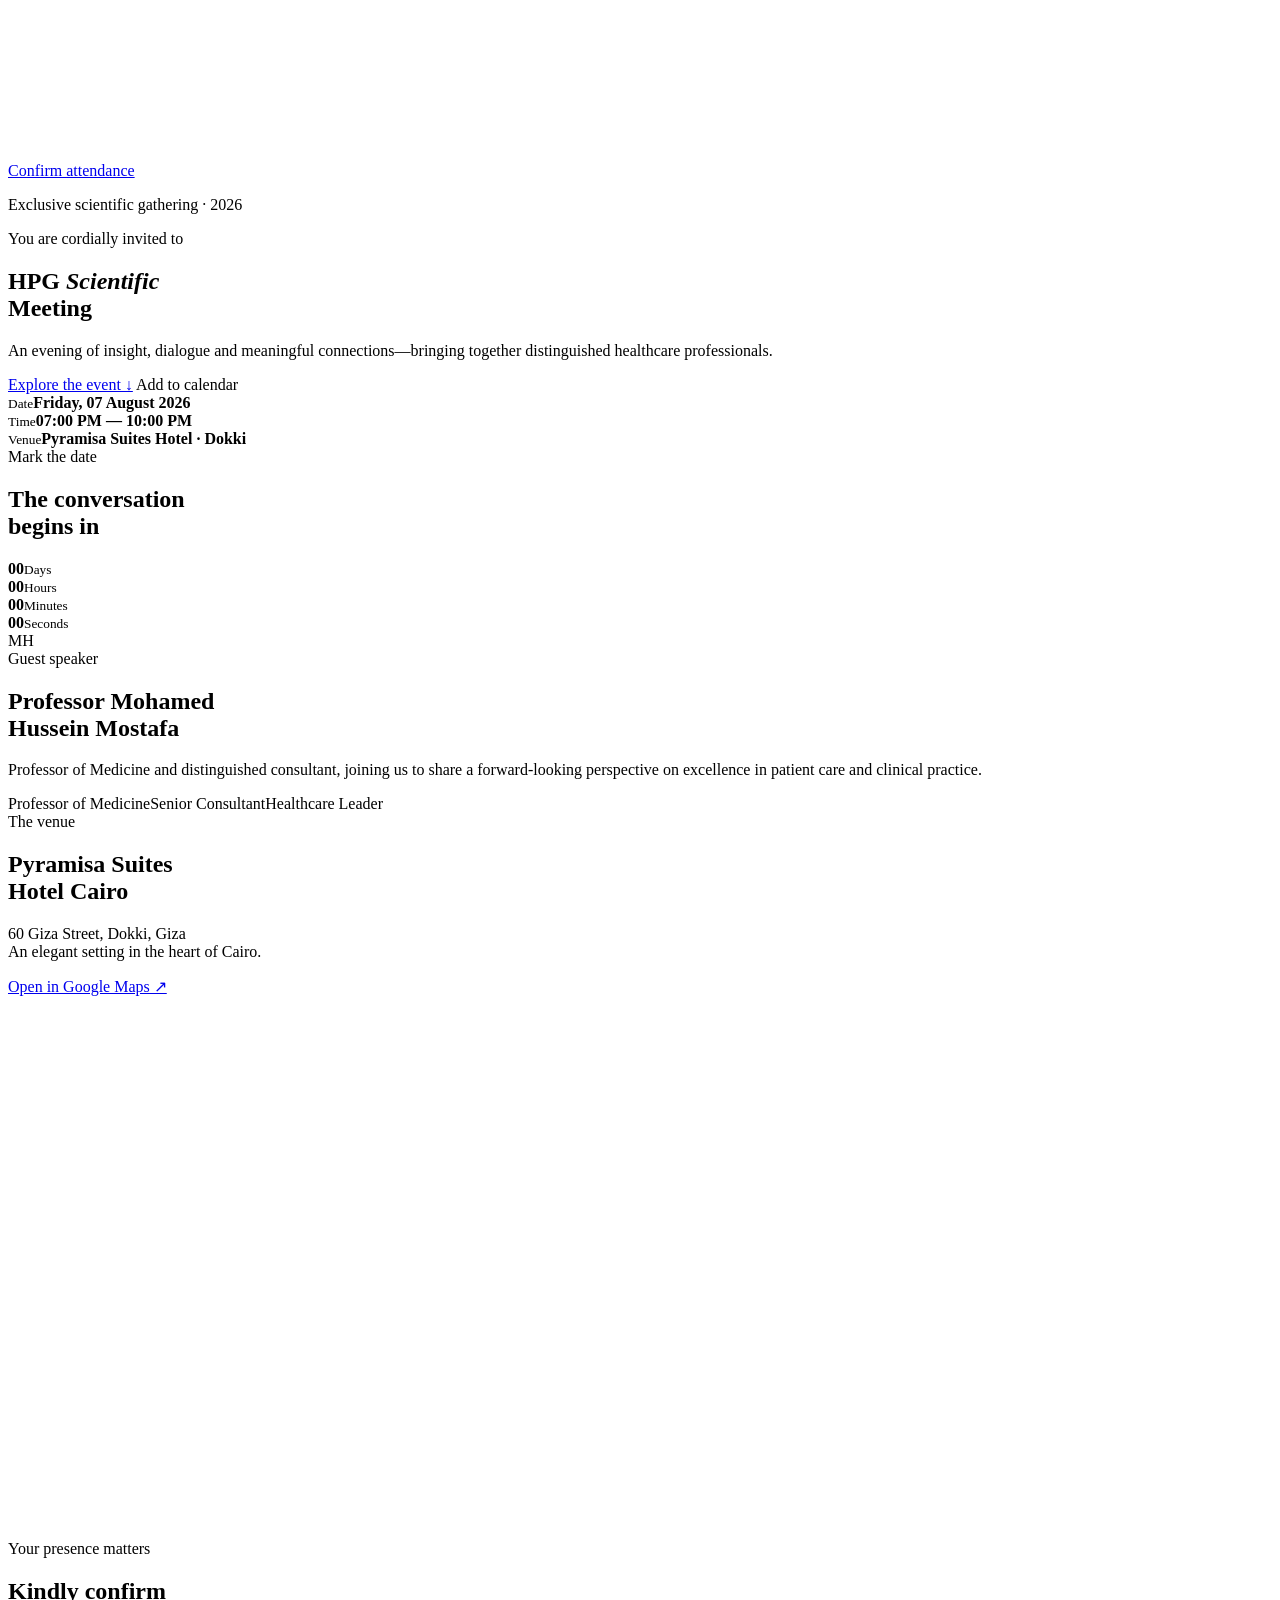
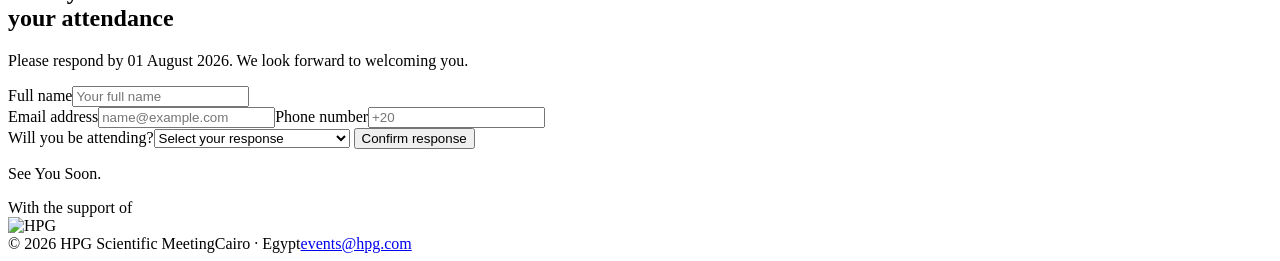
==== index.html @ b5c5532f "Add files via upload" ====
<!doctype html>
<html lang="en">
<head>
  <meta charset="UTF-8">
  <meta name="viewport" content="width=device-width,initial-scale=1">
  <meta name="description" content="HPG Scientific Meeting invitation">
  <title>HPG Scientific Meeting</title>
  <link rel="icon" href="assets/favicon.png">
  <link rel="preconnect" href="https://fonts.googleapis.com">
  <link rel="preconnect" href="https://fonts.gstatic.com" crossorigin>
  <link href="https://fonts.googleapis.com/css2?family=DM+Sans:wght@300;400;500;600&family=Playfair+Display:ital,wght@0,500;1,500&display=swap" rel="stylesheet">
  <link rel="stylesheet" href="style.css">
</head>
<body>
  <video autoplay muted loop playsinline id="bg-video" poster="assets/video-poster.jpg"><source src="assets/background.mp4" type="video/mp4"></video>
  <div class="page-wash"></div>

  <header class="navbar">
    <a class="brand" href="#top" aria-label="HPG home">
      <img src="assets/logo.png" class="logo" alt="HPG logo" onerror="this.hidden=true;this.nextElementSibling.hidden=false">
    </a>
    <a href="#rsvp" class="nav-link">Confirm attendance</a>
  </header>

  <main>
    <section class="hero" id="top">
      <div class="orb"></div>
      <p class="eyebrow reveal">Exclusive scientific gathering · 2026</p>
      <p class="invitation reveal">You are cordially invited to</p>
      <h1 class="reveal">HPG <em>Scientific</em><br>Meeting</h1>
      <p class="lead reveal">An evening of insight, dialogue and meaningful connections—bringing together distinguished healthcare professionals.</p>
      <div class="actions reveal">
        <a class="btn gold" href="#details">Explore the event ↓</a>
        <a class="btn outline" id="calendarLink" target="_blank" rel="noopener">Add to calendar</a>
      </div>
      <div class="event-strip glass reveal">
        <div><small>Date</small><strong>Friday, 07 August 2026</strong></div>
        <div><small>Time</small><strong>07:00 PM — 10:00 PM</strong></div>
        <div><small>Venue</small><strong>Pyramisa Suites Hotel · Dokki</strong></div>
      </div>
    </section>

    <section class="section countdown-wrap" id="details">
      <div><span class="kicker">Mark the date</span><h2>The conversation<br>begins in</h2></div>
      <div class="countdown" id="countdown" aria-label="Countdown to event">
        <div class="glass"><strong id="days">00</strong><small>Days</small></div>
        <div class="glass"><strong id="hours">00</strong><small>Hours</small></div>
        <div class="glass"><strong id="minutes">00</strong><small>Minutes</small></div>
        <div class="glass"><strong id="seconds">00</strong><small>Seconds</small></div>
      </div>
    </section>

    <section class="section speaker">
      <div class="portrait">
        <img src="assets/speaker.jpg" alt="Professor Mohamed Hussein Mostafa" onerror="this.hidden=true;this.nextElementSibling.hidden=false">
        <span hidden>MH</span>
      </div>
      <div>
        <span class="kicker">Guest speaker</span>
        <h2>Professor Mohamed<br>Hussein Mostafa</h2>
        <i class="gold-rule"></i>
        <p>Professor of Medicine and distinguished consultant, joining us to share a forward-looking perspective on excellence in patient care and clinical practice.</p>
        <div class="tags"><span>Professor of Medicine</span><span>Senior Consultant</span><span>Healthcare Leader</span></div>
      </div>
    </section>

    <section class="section venue">
      <div class="venue-copy glass">
        <span class="kicker">The venue</span><h2>Pyramisa Suites<br>Hotel Cairo</h2>
        <p>60 Giza Street, Dokki, Giza<br>An elegant setting in the heart of Cairo.</p>
        <a class="btn gold" target="_blank" rel="noopener" href="https://www.google.com/maps/search/?api=1&query=Pyramisa+Suites+Hotel+Dokki">Open in Google Maps ↗</a>
      </div>
      <iframe
  class="map"
  title="Pyramisa Suites Hotel Map"
  src="https://maps.google.com/maps?q=Pyramisa%20Suites%20Hotel%20Dokki&t=&z=15&ie=UTF8&iwloc=&output=embed"
  width="100%"
  height="540"
  style="border:0;"
  loading="lazy"
  referrerpolicy="no-referrer-when-downgrade"
  allowfullscreen>
</iframe>

    </section>

    <section class="section rsvp" id="rsvp">
      <div><span class="kicker">Your presence matters</span><h2>Kindly confirm<br>your attendance</h2><p>Please respond by 01 August 2026. We look forward to welcoming you.</p></div>
      <form class="glass" id="rsvpForm">
        <label>Full name<input name="name" required placeholder="Your full name"></label>
        <div class="form-row"><label>Email address<input name="email" type="email" required placeholder="name@example.com"></label><label>Phone number<input name="phone" type="tel" required placeholder="+20"></label></div>
        <label>Will you be attending?<select name="attendance" required><option value="" selected disabled>Select your response</option><option>Yes, I will attend</option><option>Unfortunately, I cannot attend</option></select></label>
        <button class="btn gold" type="submit">Confirm response</button>
        <p class="form-note" id="formMessage">See You Soon.</p>
      </form>
    </section>

    <section class="section sponsors">
      <span class="kicker">With the support of</span>
      <div><img src="assets/logo.png" alt="HPG"></div>
    </section>
  </main>

  <footer><span>© 2026 HPG Scientific Meeting</span><span>Cairo · Egypt</span><a href="mailto:events@hpg.com">events@hpg.com</a></footer>
  <script src="script.js"></script>
</body>
</html>
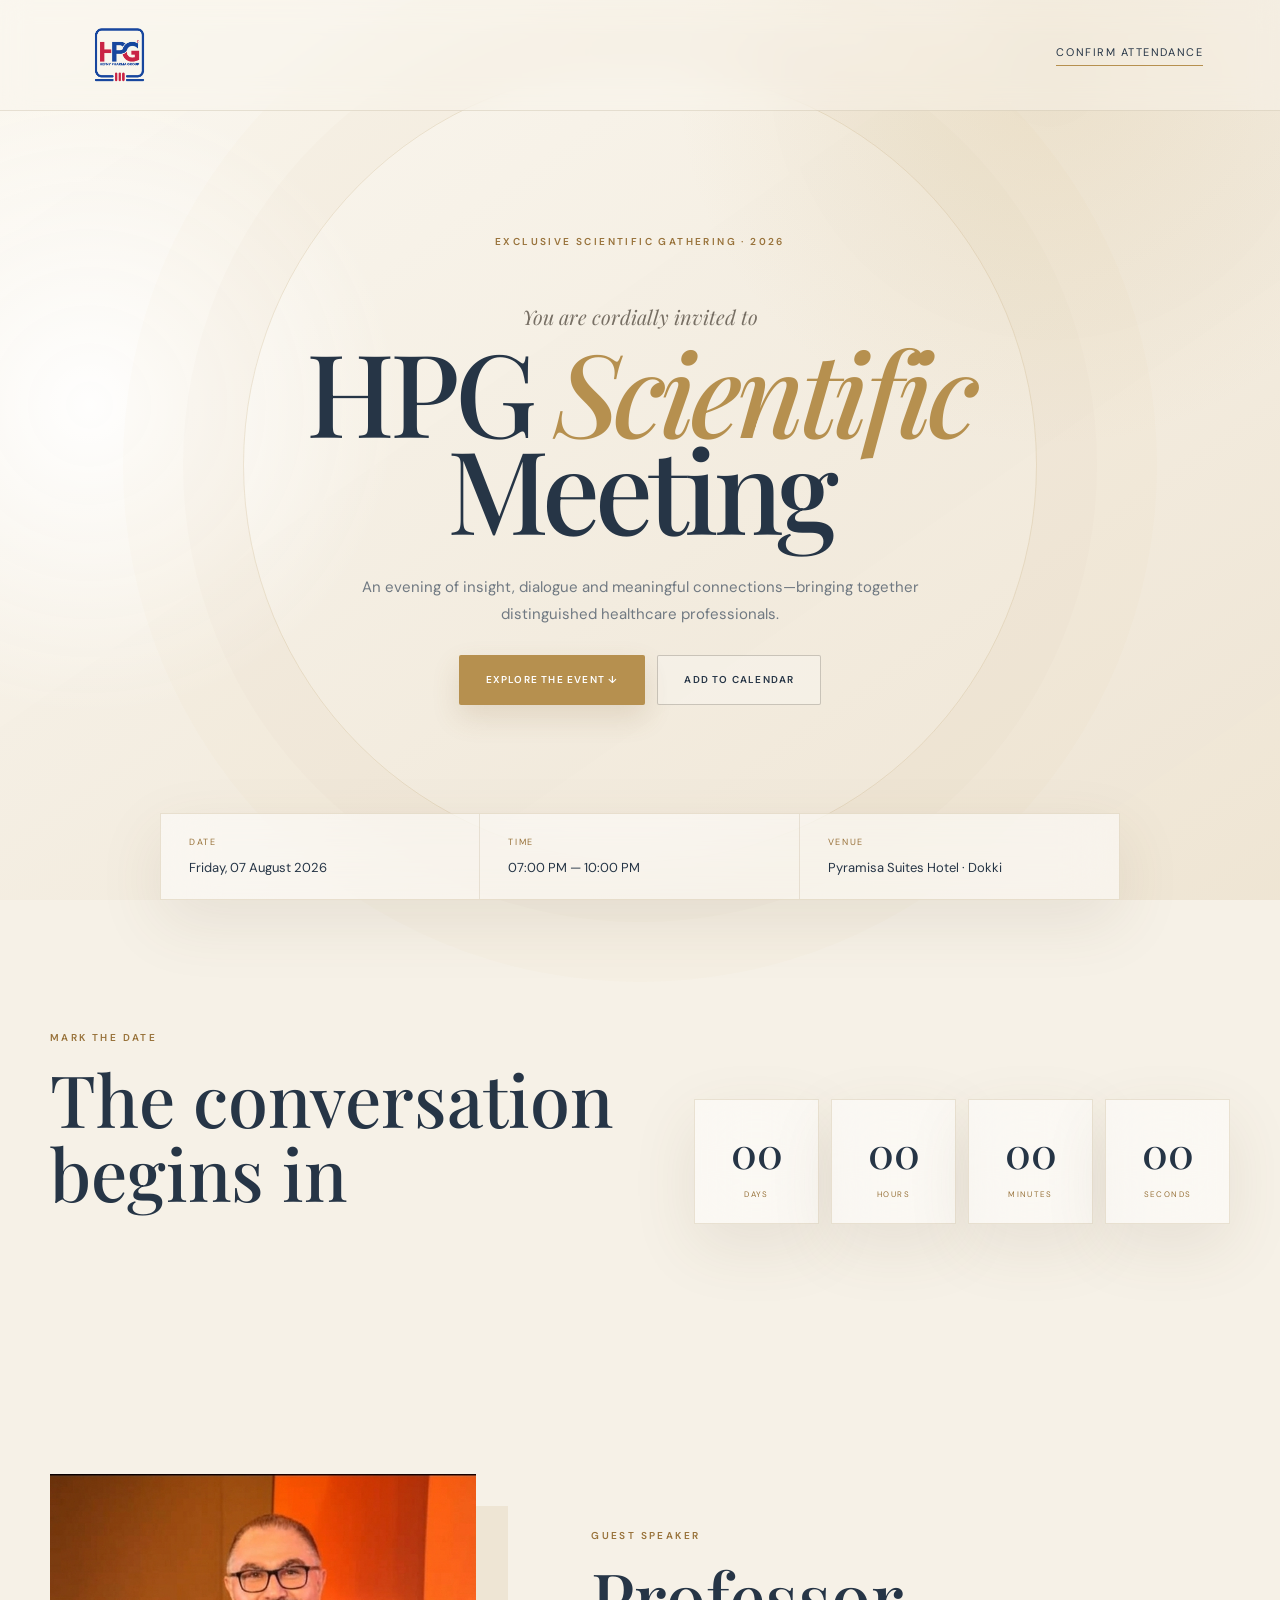
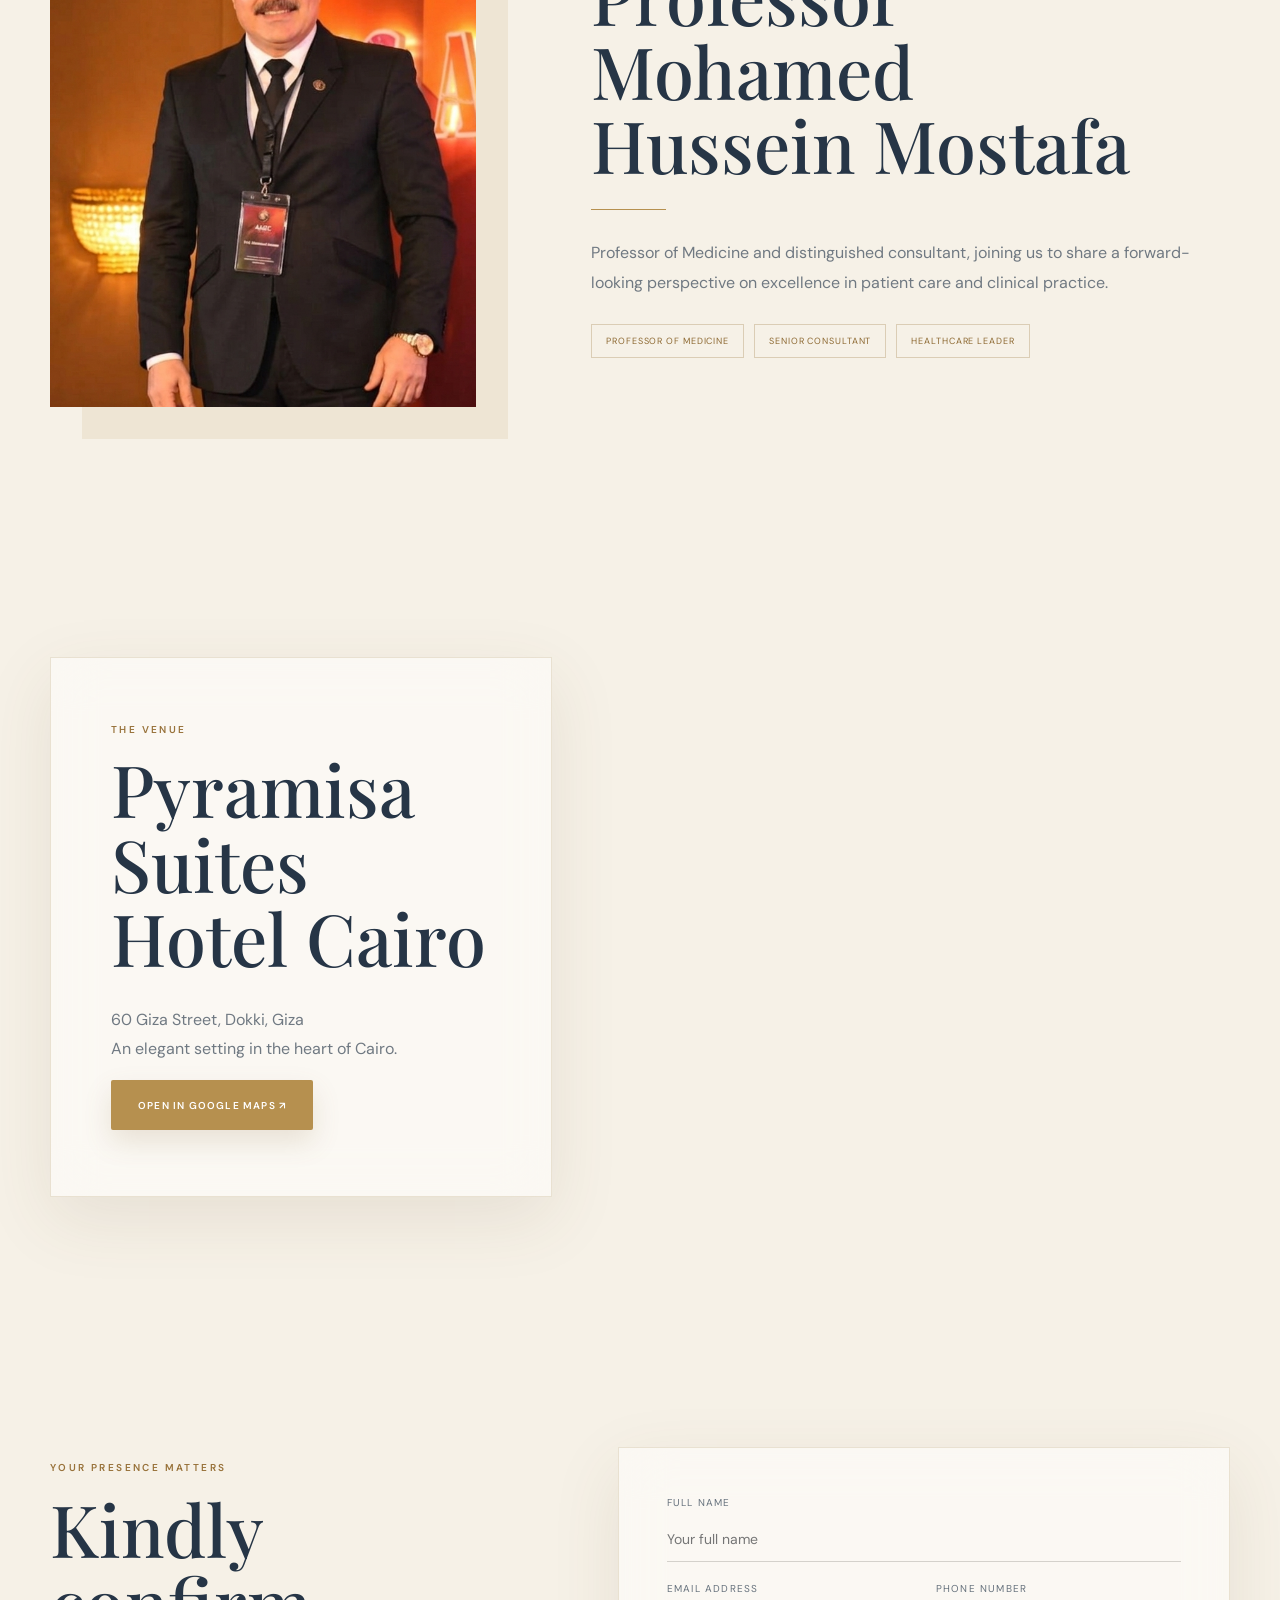
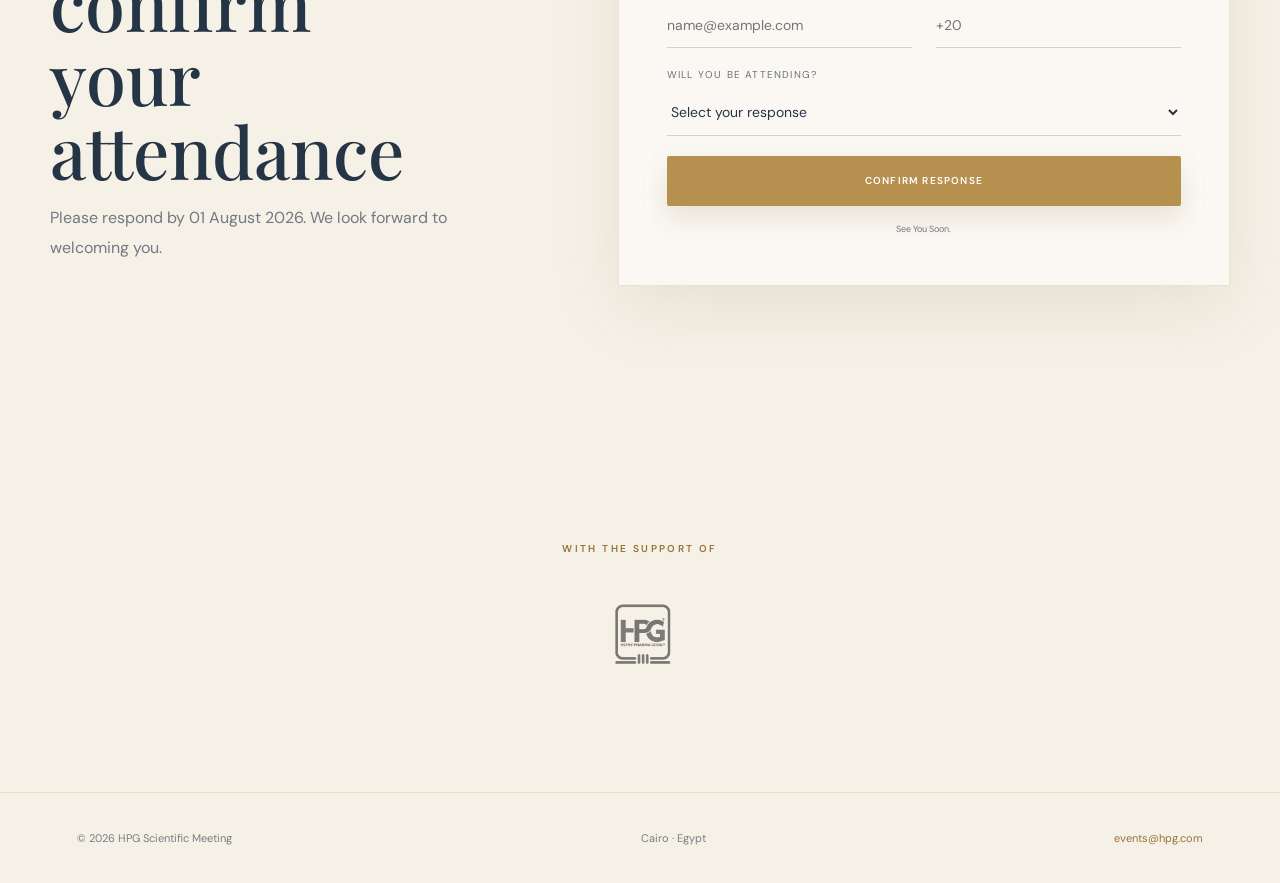
==== commit 76182331: "Update index.html" ====
--- a/index.html
+++ b/index.html
@@ -1,6 +1,7 @@
 <!doctype html>
 <html lang="en">
 <head>
+  <base href="./HPG-Scientific-Meeting/">
   <meta charset="UTF-8">
   <meta name="viewport" content="width=device-width,initial-scale=1">
   <meta name="description" content="HPG Scientific Meeting invitation">
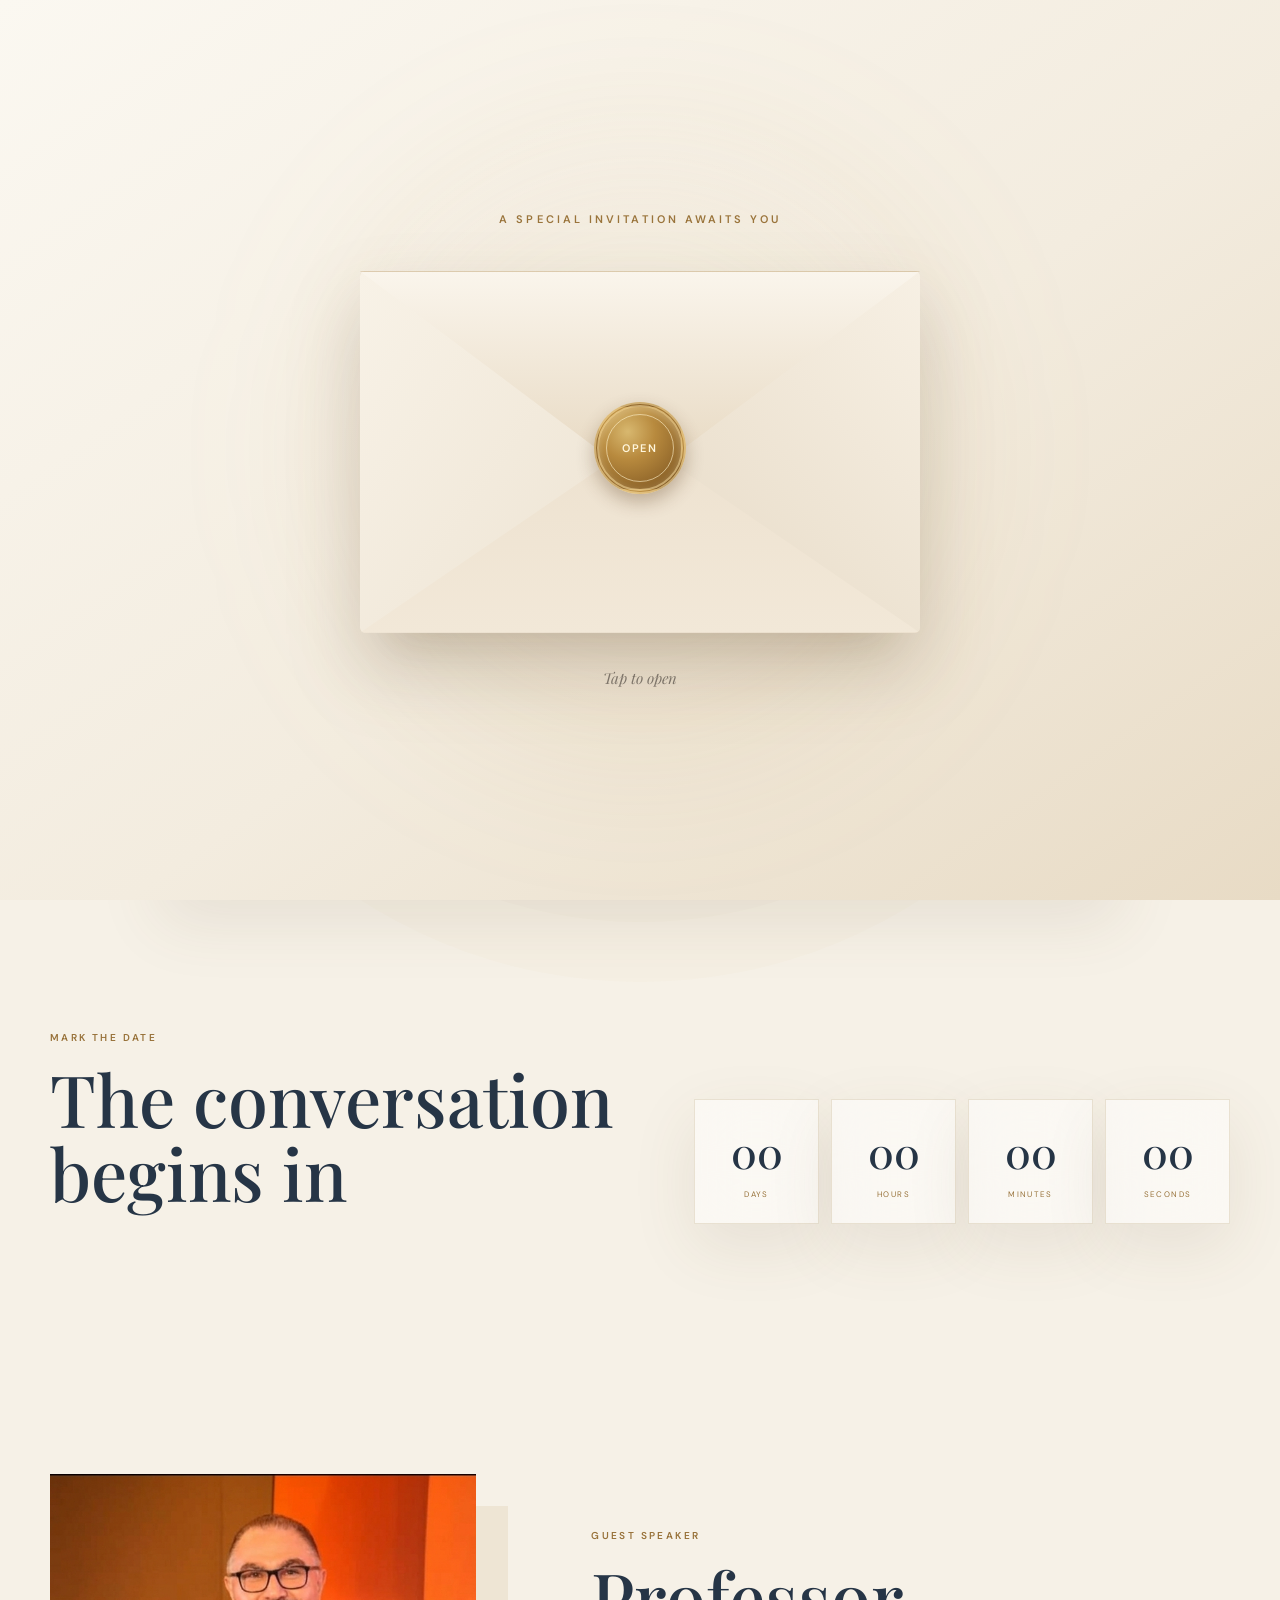
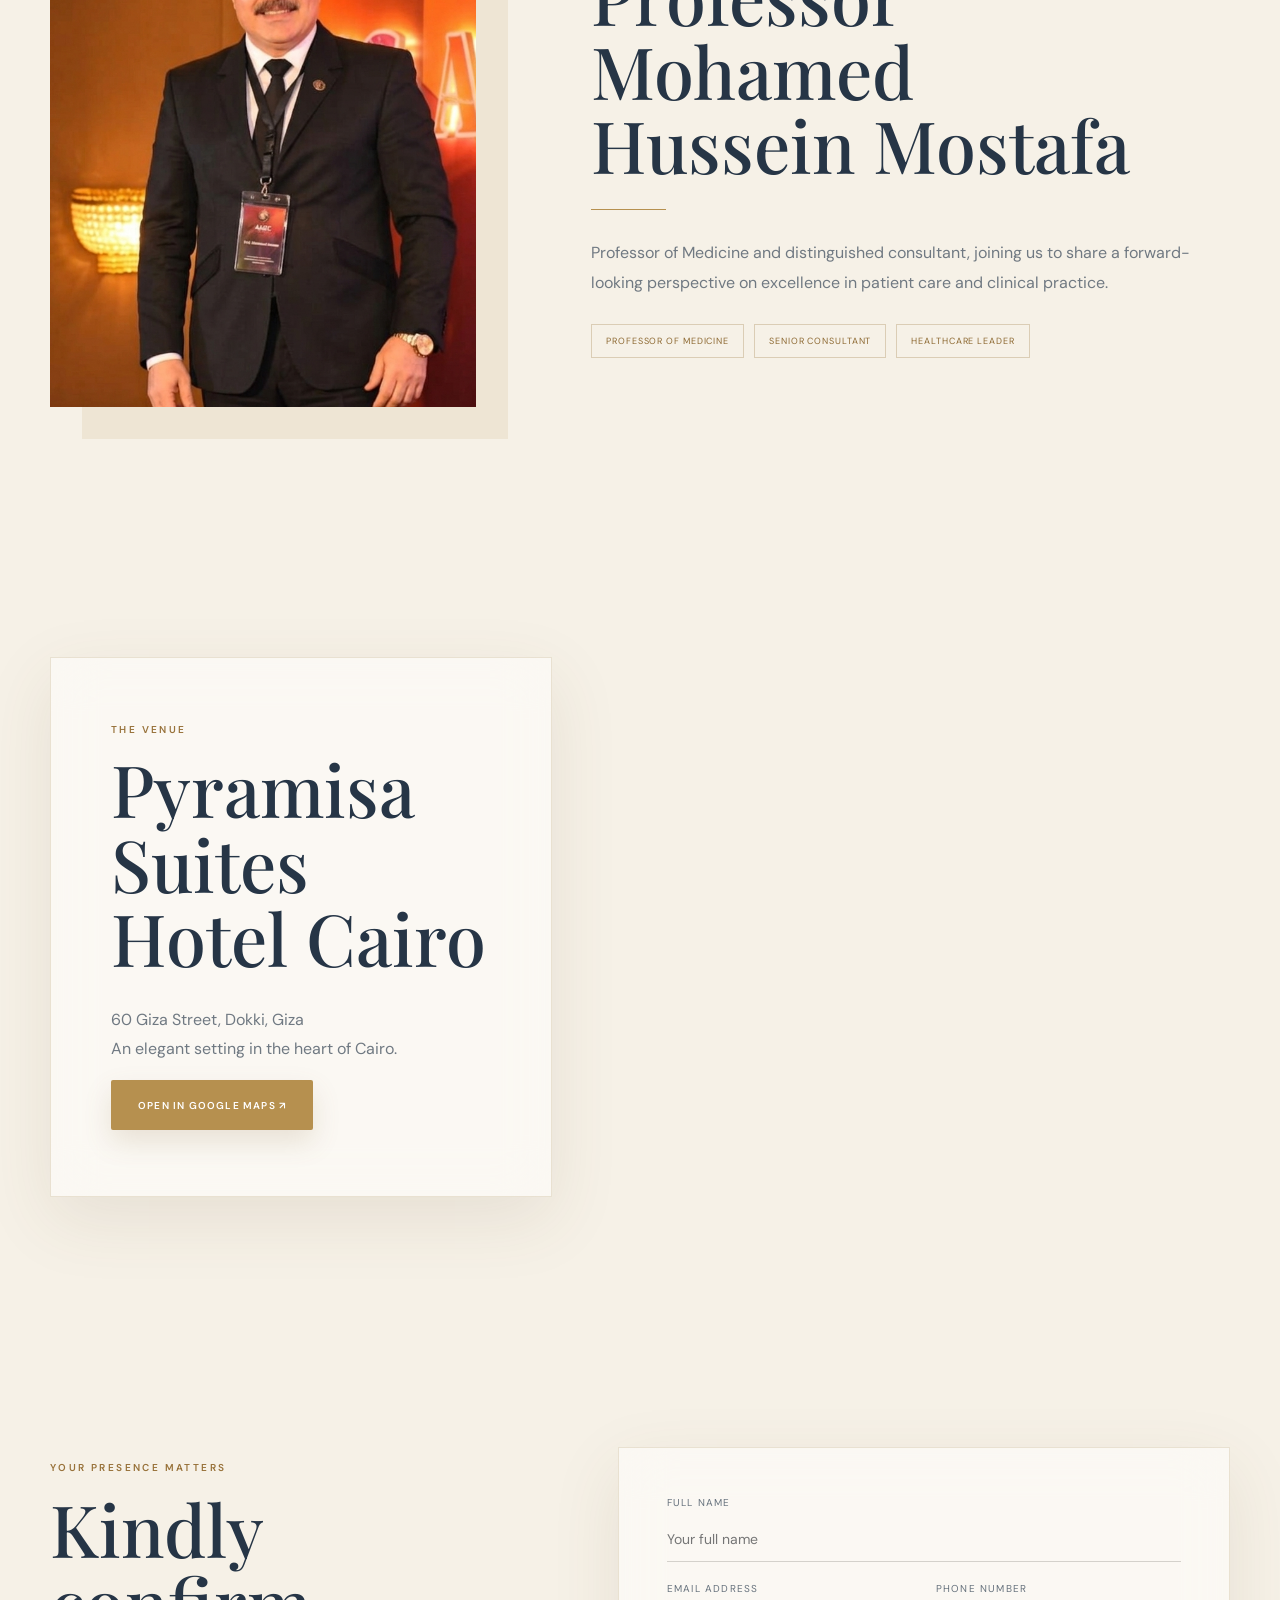
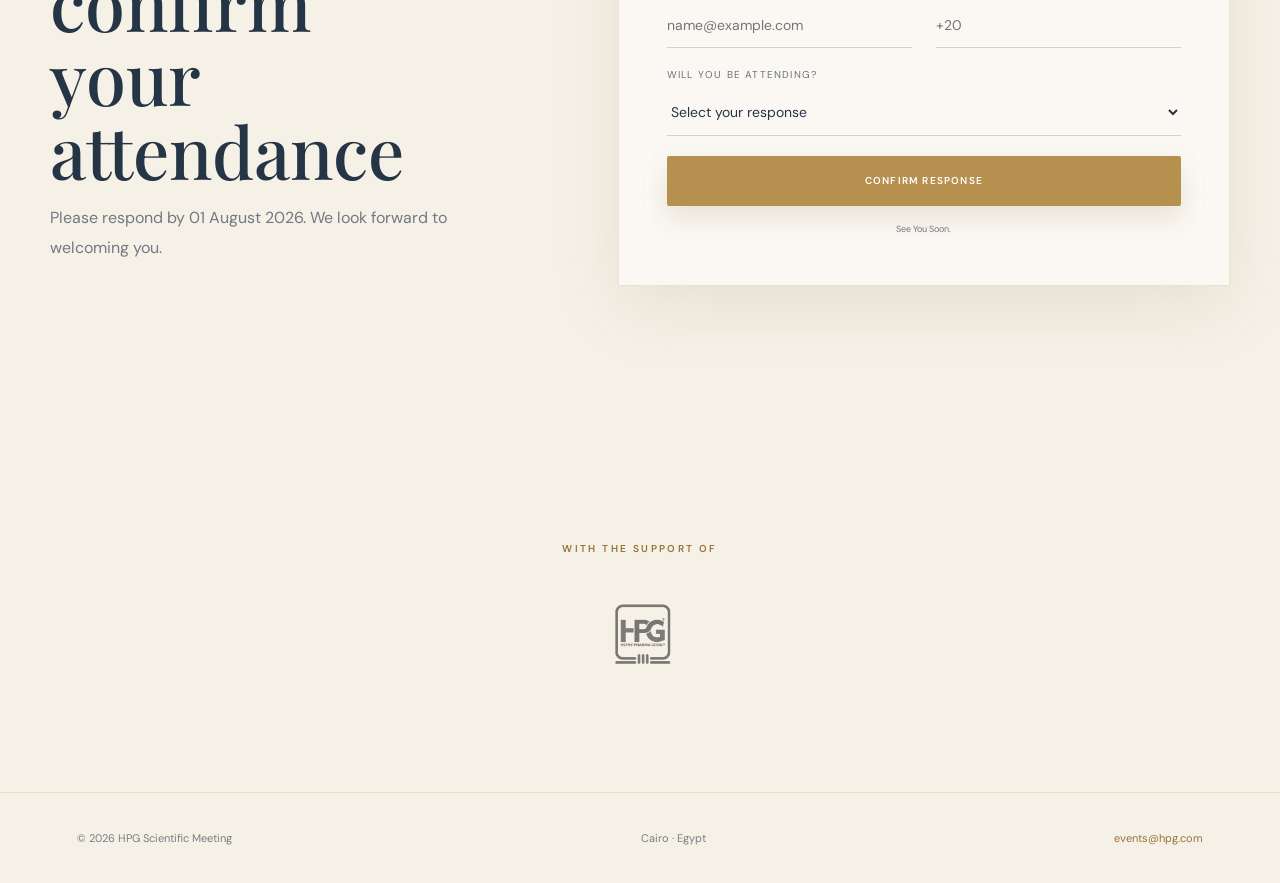
==== commit d66d7e6f: "Update index.html" ====
--- a/index.html
+++ b/index.html
@@ -12,15 +12,59 @@
   <link href="https://fonts.googleapis.com/css2?family=DM+Sans:wght@300;400;500;600&family=Playfair+Display:ital,wght@0,500;1,500&display=swap" rel="stylesheet">
   <link rel="stylesheet" href="style.css">
 </head>
-<body>
+<body class="intro-locked">
+  <!-- Envelope Intro -->
+<div class="envelope-intro" id="envelopeIntro">
+
+  <div class="intro-glow"></div>
+
+  <p class="intro-caption">A special invitation awaits you</p>
+
+  <button
+    class="envelope-button"
+    id="openInvitation"
+    type="button"
+    aria-label="Open invitation">
+
+    <div class="envelope">
+
+      <div class="envelope-back"></div>
+
+      <div class="invitation-card">
+        <span>YOU ARE INVITED</span>
+
+        <strong>
+          HPG Scientific<br>
+          Meeting
+        </strong>
+
+        <small>07 AUGUST 2026</small>
+      </div>
+
+      <div class="envelope-left"></div>
+      <div class="envelope-right"></div>
+      <div class="envelope-bottom"></div>
+      <div class="envelope-flap"></div>
+
+      <div class="wax-seal">
+        <span>OPEN</span>
+      </div>
+
+    </div>
+
+  </button>
+
+  <p class="open-hint">Tap to open</p>
+
+</div>
   <video autoplay muted loop playsinline id="bg-video" poster="assets/video-poster.jpg"><source src="assets/background.mp4" type="video/mp4"></video>
   <div class="page-wash"></div>
 
   <header class="navbar">
-    <a class="brand" href="#top" aria-label="HPG home">
+    <a class="brand" href="/scientific-meeting-HPG/#top" aria-label="HPG home">
       <img src="assets/logo.png" class="logo" alt="HPG logo" onerror="this.hidden=true;this.nextElementSibling.hidden=false">
     </a>
-    <a href="#rsvp" class="nav-link">Confirm attendance</a>
+    <a href="/scientific-meeting-HPG/#rsvp" class="nav-link">Confirm attendance</a>
   </header>
 
   <main>
@@ -31,7 +75,7 @@
       <h1 class="reveal">HPG <em>Scientific</em><br>Meeting</h1>
       <p class="lead reveal">An evening of insight, dialogue and meaningful connections—bringing together distinguished healthcare professionals.</p>
       <div class="actions reveal">
-        <a class="btn gold" href="#details">Explore the event ↓</a>
+        <a class="btn gold" href="/scientific-meeting-HPG/#details">Explore the event ↓</a>
         <a class="btn outline" id="calendarLink" target="_blank" rel="noopener">Add to calendar</a>
       </div>
       <div class="event-strip glass reveal">
